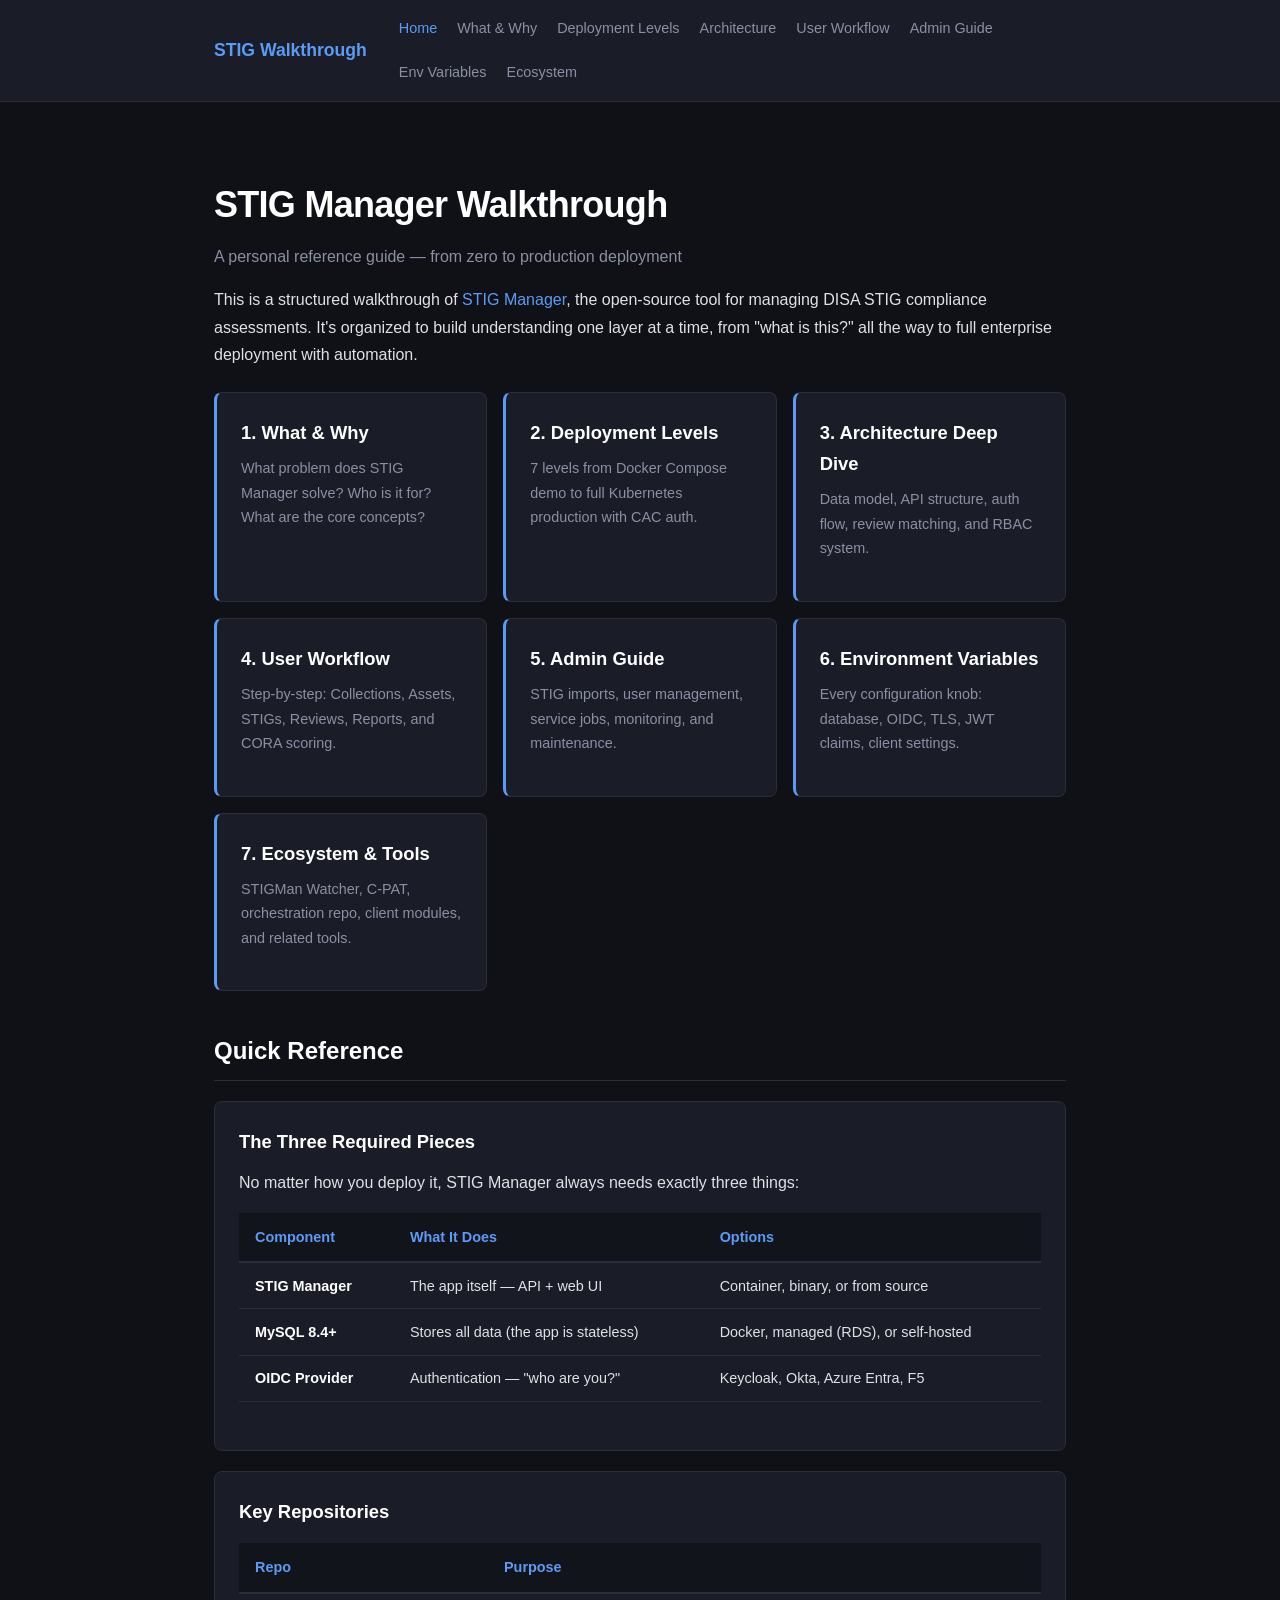
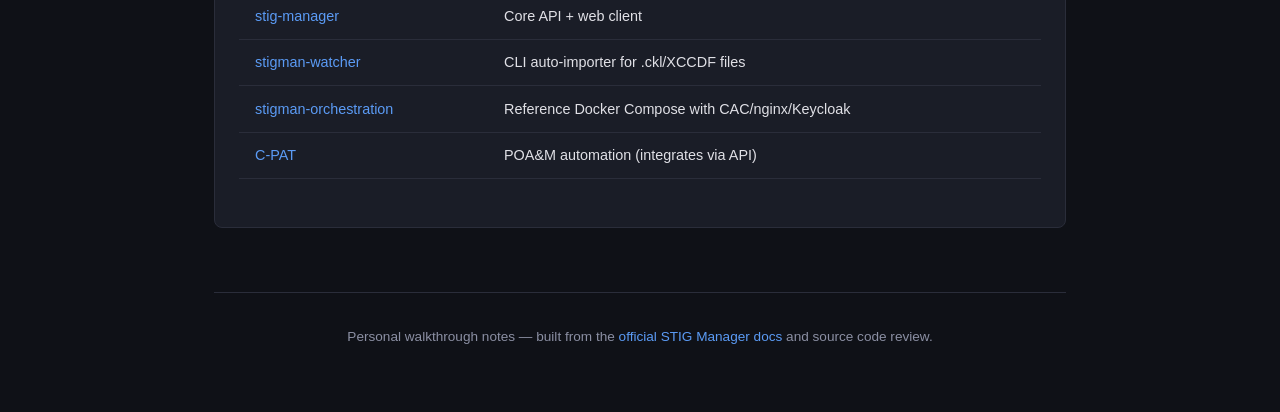
==== index.html @ fa82c9f2 "feat: add STIG Manager walkthrough HTML site 7-page personal reference guide covering: - What & Why " ====
<!DOCTYPE html>
<html lang="en">
<head>
  <meta charset="UTF-8">
  <meta name="viewport" content="width=device-width, initial-scale=1.0">
  <title>STIG Manager Walkthrough</title>
  <link rel="stylesheet" href="css/style.css">
</head>
<body>
  <nav>
    <div class="container">
      <a href="index.html" class="brand">STIG Walkthrough</a>
      <div class="links">
        <a href="index.html" class="active">Home</a>
        <a href="01-what-and-why.html">What &amp; Why</a>
        <a href="02-deployment-levels.html">Deployment Levels</a>
        <a href="03-architecture.html">Architecture</a>
        <a href="04-user-workflow.html">User Workflow</a>
        <a href="05-admin-guide.html">Admin Guide</a>
        <a href="06-environment-vars.html">Env Variables</a>
        <a href="07-ecosystem.html">Ecosystem</a>
      </div>
    </div>
  </nav>

  <div class="container">
    <h1>
      STIG Manager Walkthrough
      <span class="subtitle">A personal reference guide &mdash; from zero to production deployment</span>
    </h1>

    <p>This is a structured walkthrough of <a href="https://github.com/NUWCDIVNPT/stig-manager">STIG Manager</a>, the open-source tool for managing DISA STIG compliance assessments. It's organized to build understanding one layer at a time, from "what is this?" all the way to full enterprise deployment with automation.</p>

    <div class="card-grid">
      <div class="card highlight">
        <a href="01-what-and-why.html">
          <h3>1. What &amp; Why</h3>
          <p>What problem does STIG Manager solve? Who is it for? What are the core concepts?</p>
        </a>
      </div>

      <div class="card highlight">
        <a href="02-deployment-levels.html">
          <h3>2. Deployment Levels</h3>
          <p>7 levels from Docker Compose demo to full Kubernetes production with CAC auth.</p>
        </a>
      </div>

      <div class="card highlight">
        <a href="03-architecture.html">
          <h3>3. Architecture Deep Dive</h3>
          <p>Data model, API structure, auth flow, review matching, and RBAC system.</p>
        </a>
      </div>

      <div class="card highlight">
        <a href="04-user-workflow.html">
          <h3>4. User Workflow</h3>
          <p>Step-by-step: Collections, Assets, STIGs, Reviews, Reports, and CORA scoring.</p>
        </a>
      </div>

      <div class="card highlight">
        <a href="05-admin-guide.html">
          <h3>5. Admin Guide</h3>
          <p>STIG imports, user management, service jobs, monitoring, and maintenance.</p>
        </a>
      </div>

      <div class="card highlight">
        <a href="06-environment-vars.html">
          <h3>6. Environment Variables</h3>
          <p>Every configuration knob: database, OIDC, TLS, JWT claims, client settings.</p>
        </a>
      </div>

      <div class="card highlight">
        <a href="07-ecosystem.html">
          <h3>7. Ecosystem &amp; Tools</h3>
          <p>STIGMan Watcher, C-PAT, orchestration repo, client modules, and related tools.</p>
        </a>
      </div>
    </div>

    <h2>Quick Reference</h2>

    <div class="card">
      <h3>The Three Required Pieces</h3>
      <p>No matter how you deploy it, STIG Manager always needs exactly three things:</p>
      <table>
        <thead>
          <tr><th>Component</th><th>What It Does</th><th>Options</th></tr>
        </thead>
        <tbody>
          <tr>
            <td><strong>STIG Manager</strong></td>
            <td>The app itself &mdash; API + web UI</td>
            <td>Container, binary, or from source</td>
          </tr>
          <tr>
            <td><strong>MySQL 8.4+</strong></td>
            <td>Stores all data (the app is stateless)</td>
            <td>Docker, managed (RDS), or self-hosted</td>
          </tr>
          <tr>
            <td><strong>OIDC Provider</strong></td>
            <td>Authentication &mdash; "who are you?"</td>
            <td>Keycloak, Okta, Azure Entra, F5</td>
          </tr>
        </tbody>
      </table>
    </div>

    <div class="card">
      <h3>Key Repositories</h3>
      <table>
        <thead>
          <tr><th>Repo</th><th>Purpose</th></tr>
        </thead>
        <tbody>
          <tr>
            <td><a href="https://github.com/NUWCDIVNPT/stig-manager">stig-manager</a></td>
            <td>Core API + web client</td>
          </tr>
          <tr>
            <td><a href="https://github.com/NUWCDIVNPT/stigman-watcher">stigman-watcher</a></td>
            <td>CLI auto-importer for .ckl/XCCDF files</td>
          </tr>
          <tr>
            <td><a href="https://github.com/NUWCDIVNPT/stigman-orchestration">stigman-orchestration</a></td>
            <td>Reference Docker Compose with CAC/nginx/Keycloak</td>
          </tr>
          <tr>
            <td><a href="https://github.com/NSWC-Crane/C-PAT">C-PAT</a></td>
            <td>POA&amp;M automation (integrates via API)</td>
          </tr>
        </tbody>
      </table>
    </div>

    <footer>
      Personal walkthrough notes &mdash; built from the <a href="https://stig-manager.readthedocs.io">official STIG Manager docs</a> and source code review.
    </footer>
  </div>
</body>
</html>
---- css/style.css ----
:root {
  --bg: #0f1117;
  --bg-card: #1a1d27;
  --bg-code: #12141c;
  --border: #2a2d3a;
  --text: #e0e0e6;
  --text-muted: #8b8fa3;
  --accent: #5b9bf5;
  --accent-hover: #7db3ff;
  --green: #4ec990;
  --yellow: #e5c07b;
  --red: #e06c75;
  --orange: #d19a66;
  --purple: #c678dd;
}

* { margin: 0; padding: 0; box-sizing: border-box; }

body {
  font-family: 'Inter', -apple-system, BlinkMacSystemFont, 'Segoe UI', sans-serif;
  background: var(--bg);
  color: var(--text);
  line-height: 1.7;
  font-size: 16px;
}

.container {
  max-width: 900px;
  margin: 0 auto;
  padding: 2rem 1.5rem 4rem;
}

/* Navigation */
nav {
  background: var(--bg-card);
  border-bottom: 1px solid var(--border);
  padding: 1rem 0;
  position: sticky;
  top: 0;
  z-index: 100;
  backdrop-filter: blur(12px);
}

nav .container {
  padding-top: 0;
  padding-bottom: 0;
  display: flex;
  align-items: center;
  gap: 2rem;
}

nav .brand {
  font-weight: 700;
  font-size: 1.1rem;
  color: var(--accent);
  text-decoration: none;
  white-space: nowrap;
}

nav .links {
  display: flex;
  gap: 1.25rem;
  flex-wrap: wrap;
}

nav .links a {
  color: var(--text-muted);
  text-decoration: none;
  font-size: 0.9rem;
  transition: color 0.2s;
}

nav .links a:hover,
nav .links a.active {
  color: var(--accent);
}

/* Typography */
h1 {
  font-size: 2.25rem;
  font-weight: 800;
  margin: 2.5rem 0 1rem;
  color: #fff;
  letter-spacing: -0.02em;
}

h1 .subtitle {
  display: block;
  font-size: 1rem;
  font-weight: 400;
  color: var(--text-muted);
  margin-top: 0.5rem;
  letter-spacing: 0;
}

h2 {
  font-size: 1.5rem;
  font-weight: 700;
  margin: 2.5rem 0 1rem;
  color: #fff;
  padding-bottom: 0.5rem;
  border-bottom: 1px solid var(--border);
}

h3 {
  font-size: 1.15rem;
  font-weight: 600;
  margin: 1.75rem 0 0.75rem;
  color: var(--accent);
}

h4 {
  font-size: 1rem;
  font-weight: 600;
  margin: 1.25rem 0 0.5rem;
  color: var(--text);
}

p {
  margin-bottom: 1rem;
  color: var(--text);
}

a {
  color: var(--accent);
  text-decoration: none;
}

a:hover {
  color: var(--accent-hover);
  text-decoration: underline;
}

strong { color: #fff; }

/* Lists */
ul, ol {
  margin: 0 0 1rem 1.5rem;
}

li {
  margin-bottom: 0.4rem;
}

li::marker {
  color: var(--accent);
}

/* Cards */
.card {
  background: var(--bg-card);
  border: 1px solid var(--border);
  border-radius: 8px;
  padding: 1.5rem;
  margin: 1.25rem 0;
}

.card h3 {
  margin-top: 0;
  color: #fff;
}

.card.highlight {
  border-left: 3px solid var(--accent);
}

.card.warning {
  border-left: 3px solid var(--yellow);
}

.card.success {
  border-left: 3px solid var(--green);
}

.card.danger {
  border-left: 3px solid var(--red);
}

/* Level cards for deployment */
.level-card {
  background: var(--bg-card);
  border: 1px solid var(--border);
  border-radius: 8px;
  padding: 1.75rem;
  margin: 1.5rem 0;
  position: relative;
}

.level-card .level-badge {
  display: inline-block;
  background: var(--accent);
  color: #fff;
  font-size: 0.75rem;
  font-weight: 700;
  padding: 0.2rem 0.6rem;
  border-radius: 4px;
  margin-bottom: 0.75rem;
  text-transform: uppercase;
  letter-spacing: 0.05em;
}

.level-card .level-badge.beginner { background: var(--green); }
.level-card .level-badge.intermediate { background: var(--yellow); color: #1a1d27; }
.level-card .level-badge.advanced { background: var(--orange); }
.level-card .level-badge.expert { background: var(--red); }

.level-card h3 {
  color: #fff;
  margin-top: 0.25rem;
}

.level-card .audience {
  color: var(--text-muted);
  font-size: 0.9rem;
  font-style: italic;
  margin-bottom: 1rem;
}

/* Tables */
table {
  width: 100%;
  border-collapse: collapse;
  margin: 1rem 0 1.5rem;
  font-size: 0.9rem;
}

th {
  background: var(--bg-code);
  color: var(--accent);
  text-align: left;
  padding: 0.75rem 1rem;
  font-weight: 600;
  border-bottom: 2px solid var(--border);
  white-space: nowrap;
}

td {
  padding: 0.65rem 1rem;
  border-bottom: 1px solid var(--border);
  vertical-align: top;
}

tr:hover td {
  background: rgba(91, 155, 245, 0.04);
}

/* Code */
code {
  background: var(--bg-code);
  color: var(--green);
  padding: 0.15em 0.4em;
  border-radius: 4px;
  font-family: 'JetBrains Mono', 'Fira Code', 'Consolas', monospace;
  font-size: 0.88em;
}

pre {
  background: var(--bg-code);
  border: 1px solid var(--border);
  border-radius: 8px;
  padding: 1.25rem;
  overflow-x: auto;
  margin: 1rem 0 1.5rem;
  line-height: 1.5;
}

pre code {
  background: none;
  padding: 0;
  color: var(--text);
  font-size: 0.85rem;
}

/* Diagram (ASCII art) */
.diagram {
  background: var(--bg-code);
  border: 1px solid var(--border);
  border-radius: 8px;
  padding: 1.5rem;
  margin: 1.25rem 0;
  text-align: center;
  font-family: 'JetBrains Mono', 'Fira Code', monospace;
  font-size: 0.85rem;
  line-height: 1.4;
  color: var(--accent);
  overflow-x: auto;
  white-space: pre;
}

/* Tags / Badges */
.tag {
  display: inline-block;
  font-size: 0.75rem;
  font-weight: 600;
  padding: 0.2rem 0.5rem;
  border-radius: 4px;
  margin-right: 0.3rem;
}

.tag-required { background: rgba(224, 108, 117, 0.15); color: var(--red); }
.tag-optional { background: rgba(78, 201, 144, 0.15); color: var(--green); }
.tag-default  { background: rgba(91, 155, 245, 0.15); color: var(--accent); }

/* Grid for index page */
.card-grid {
  display: grid;
  grid-template-columns: repeat(auto-fit, minmax(260px, 1fr));
  gap: 1rem;
  margin: 1.5rem 0;
}

.card-grid .card {
  margin: 0;
  transition: border-color 0.2s, transform 0.15s;
}

.card-grid .card:hover {
  border-color: var(--accent);
  transform: translateY(-2px);
}

.card-grid .card a {
  text-decoration: none;
}

.card-grid .card h3 {
  margin-bottom: 0.5rem;
}

.card-grid .card p {
  color: var(--text-muted);
  font-size: 0.9rem;
}

/* Footer */
footer {
  margin-top: 4rem;
  padding-top: 2rem;
  border-top: 1px solid var(--border);
  color: var(--text-muted);
  font-size: 0.85rem;
  text-align: center;
}

/* Responsive */
@media (max-width: 640px) {
  h1 { font-size: 1.75rem; }
  h2 { font-size: 1.25rem; }
  .container { padding: 1rem; }
  nav .container { flex-direction: column; gap: 0.75rem; }
  table { font-size: 0.8rem; }
  th, td { padding: 0.5rem; }
}
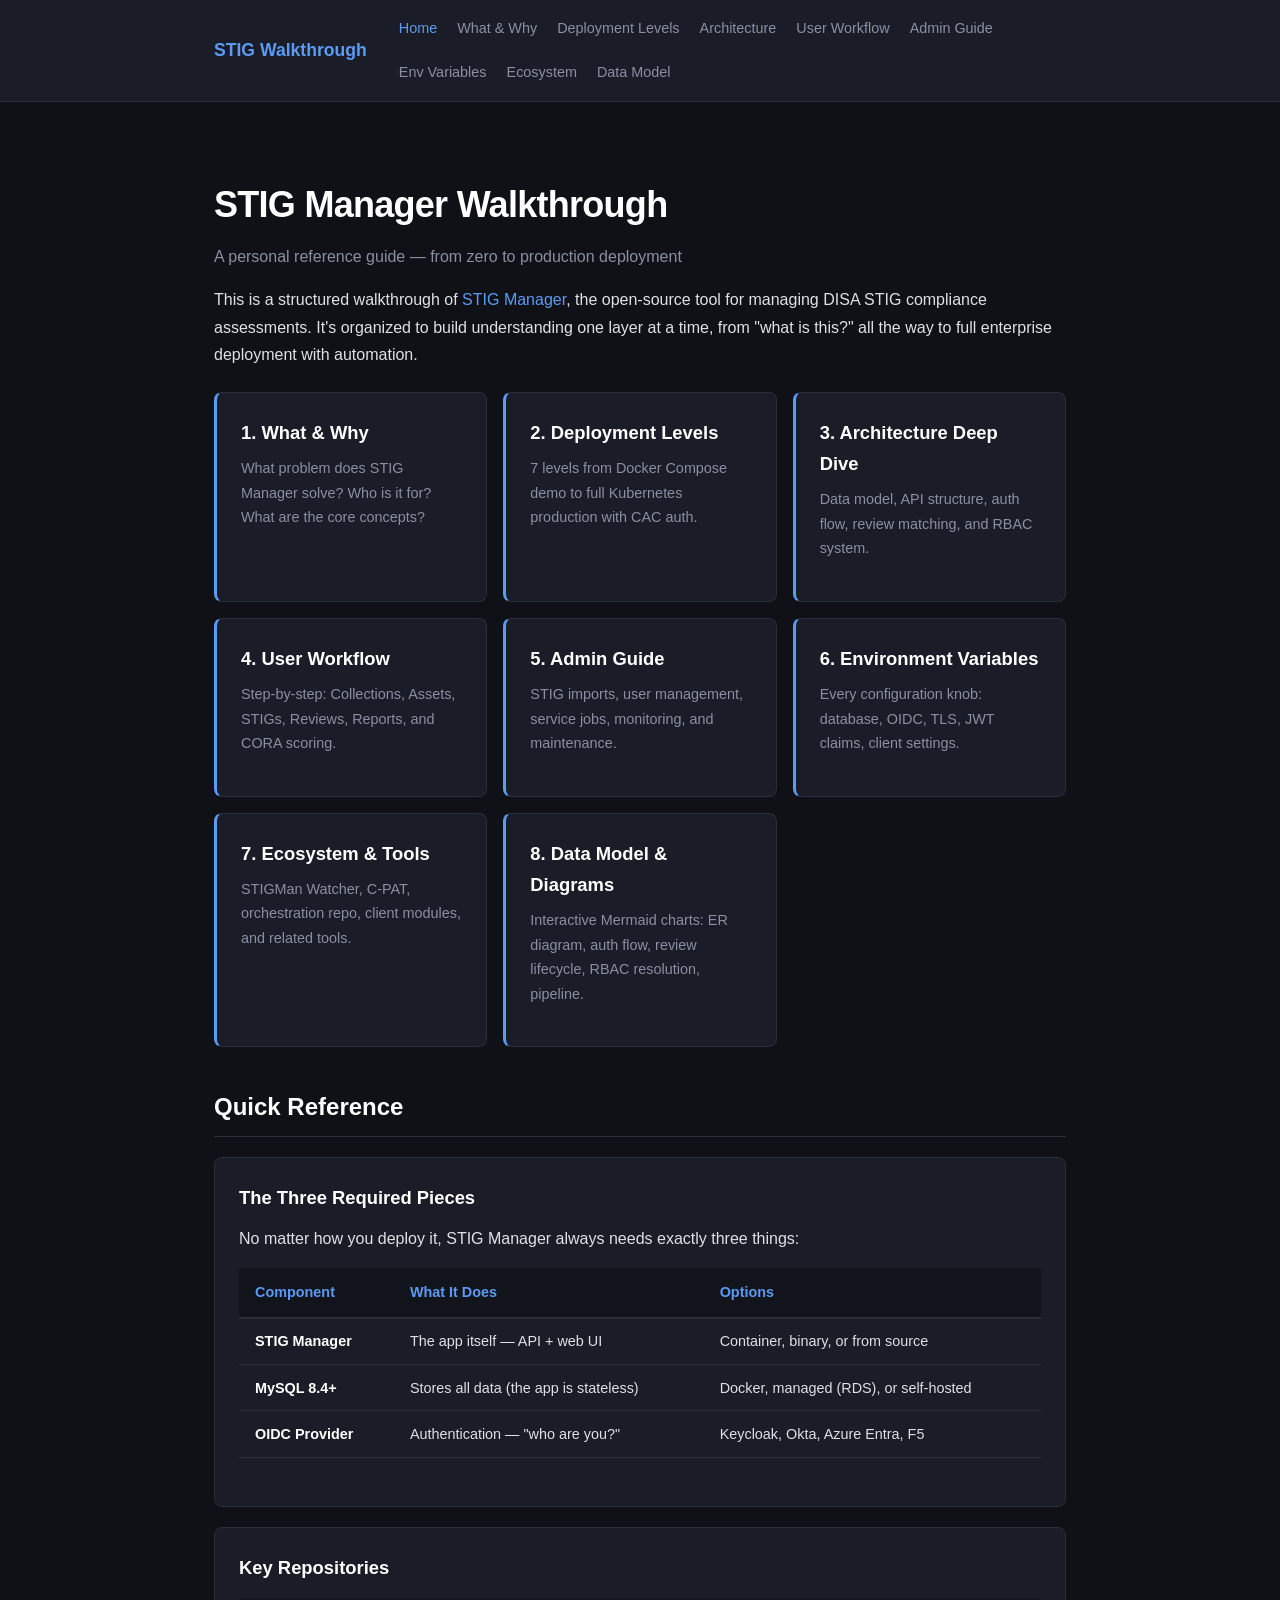
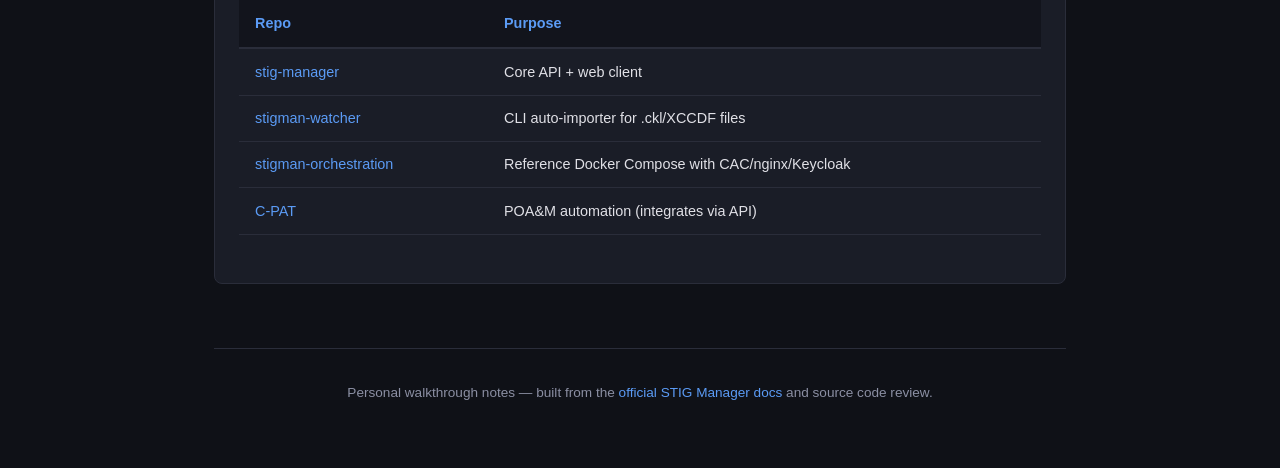
==== commit 2d23c04f: "feat: add Mermaid data model page, fix architecture diagram - New page 08-data-model.html with 6 int" ====
--- a/index.html
+++ b/index.html
@@ -19,6 +19,7 @@
         <a href="05-admin-guide.html">Admin Guide</a>
         <a href="06-environment-vars.html">Env Variables</a>
         <a href="07-ecosystem.html">Ecosystem</a>
+        <a href="08-data-model.html">Data Model</a>
       </div>
     </div>
   </nav>
@@ -78,6 +79,13 @@
         <a href="07-ecosystem.html">
           <h3>7. Ecosystem &amp; Tools</h3>
           <p>STIGMan Watcher, C-PAT, orchestration repo, client modules, and related tools.</p>
+        </a>
+      </div>
+
+      <div class="card highlight">
+        <a href="08-data-model.html">
+          <h3>8. Data Model &amp; Diagrams</h3>
+          <p>Interactive Mermaid charts: ER diagram, auth flow, review lifecycle, RBAC resolution, pipeline.</p>
         </a>
       </div>
     </div>
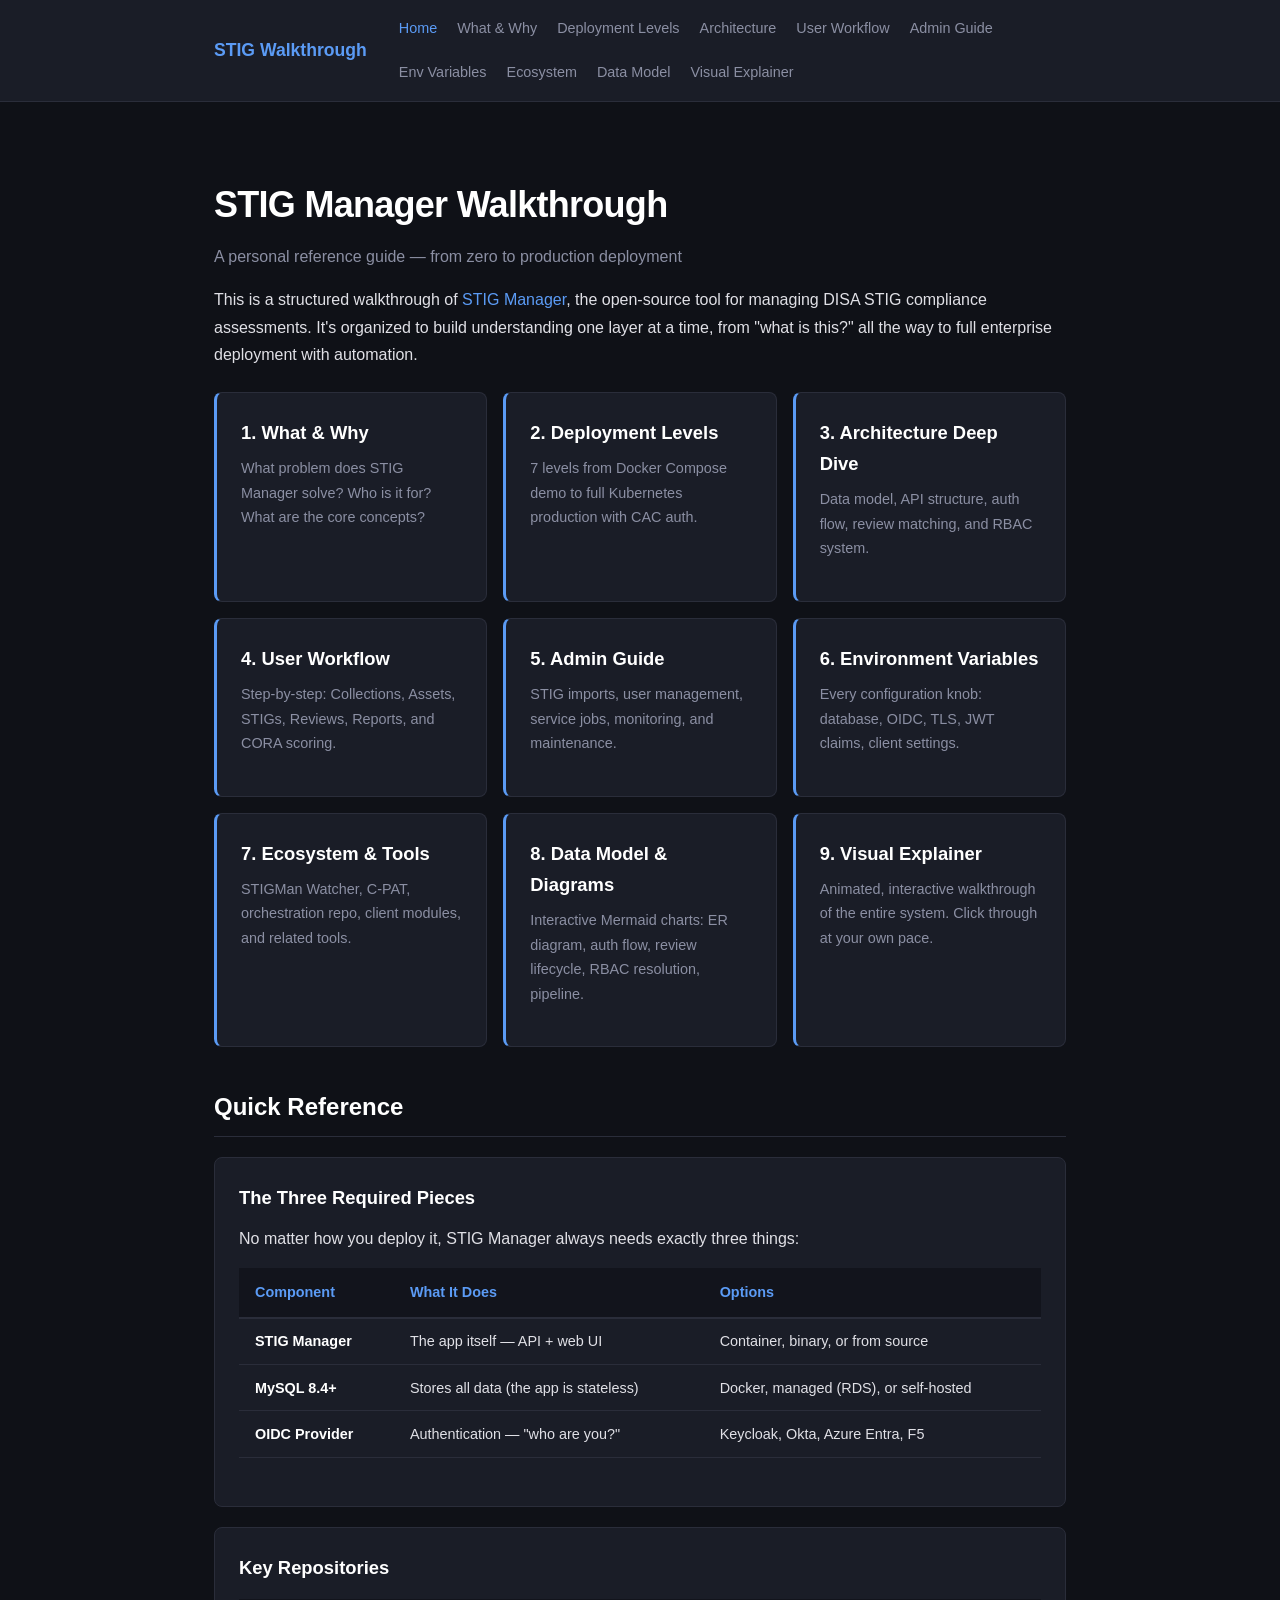
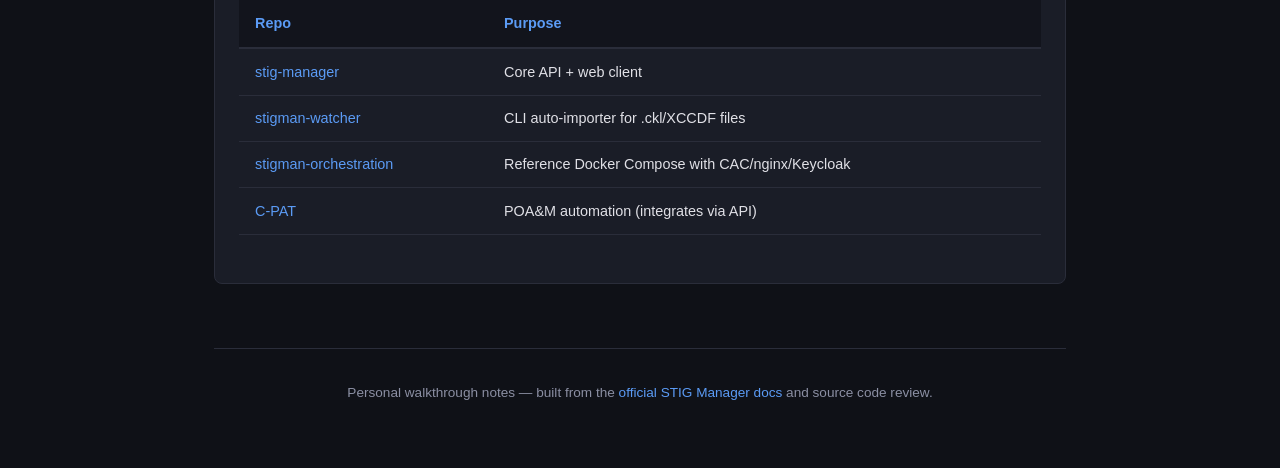
==== commit 41eaa71c: "feat: add interactive visual explainer page 6 animated scenes that walk through the entire system: -" ====
--- a/index.html
+++ b/index.html
@@ -20,6 +20,7 @@
         <a href="06-environment-vars.html">Env Variables</a>
         <a href="07-ecosystem.html">Ecosystem</a>
         <a href="08-data-model.html">Data Model</a>
+        <a href="09-visual-explainer.html">Visual Explainer</a>
       </div>
     </div>
   </nav>
@@ -88,6 +89,13 @@
           <p>Interactive Mermaid charts: ER diagram, auth flow, review lifecycle, RBAC resolution, pipeline.</p>
         </a>
       </div>
+
+      <div class="card highlight">
+        <a href="09-visual-explainer.html">
+          <h3>9. Visual Explainer</h3>
+          <p>Animated, interactive walkthrough of the entire system. Click through at your own pace.</p>
+        </a>
+      </div>
     </div>
 
     <h2>Quick Reference</h2>
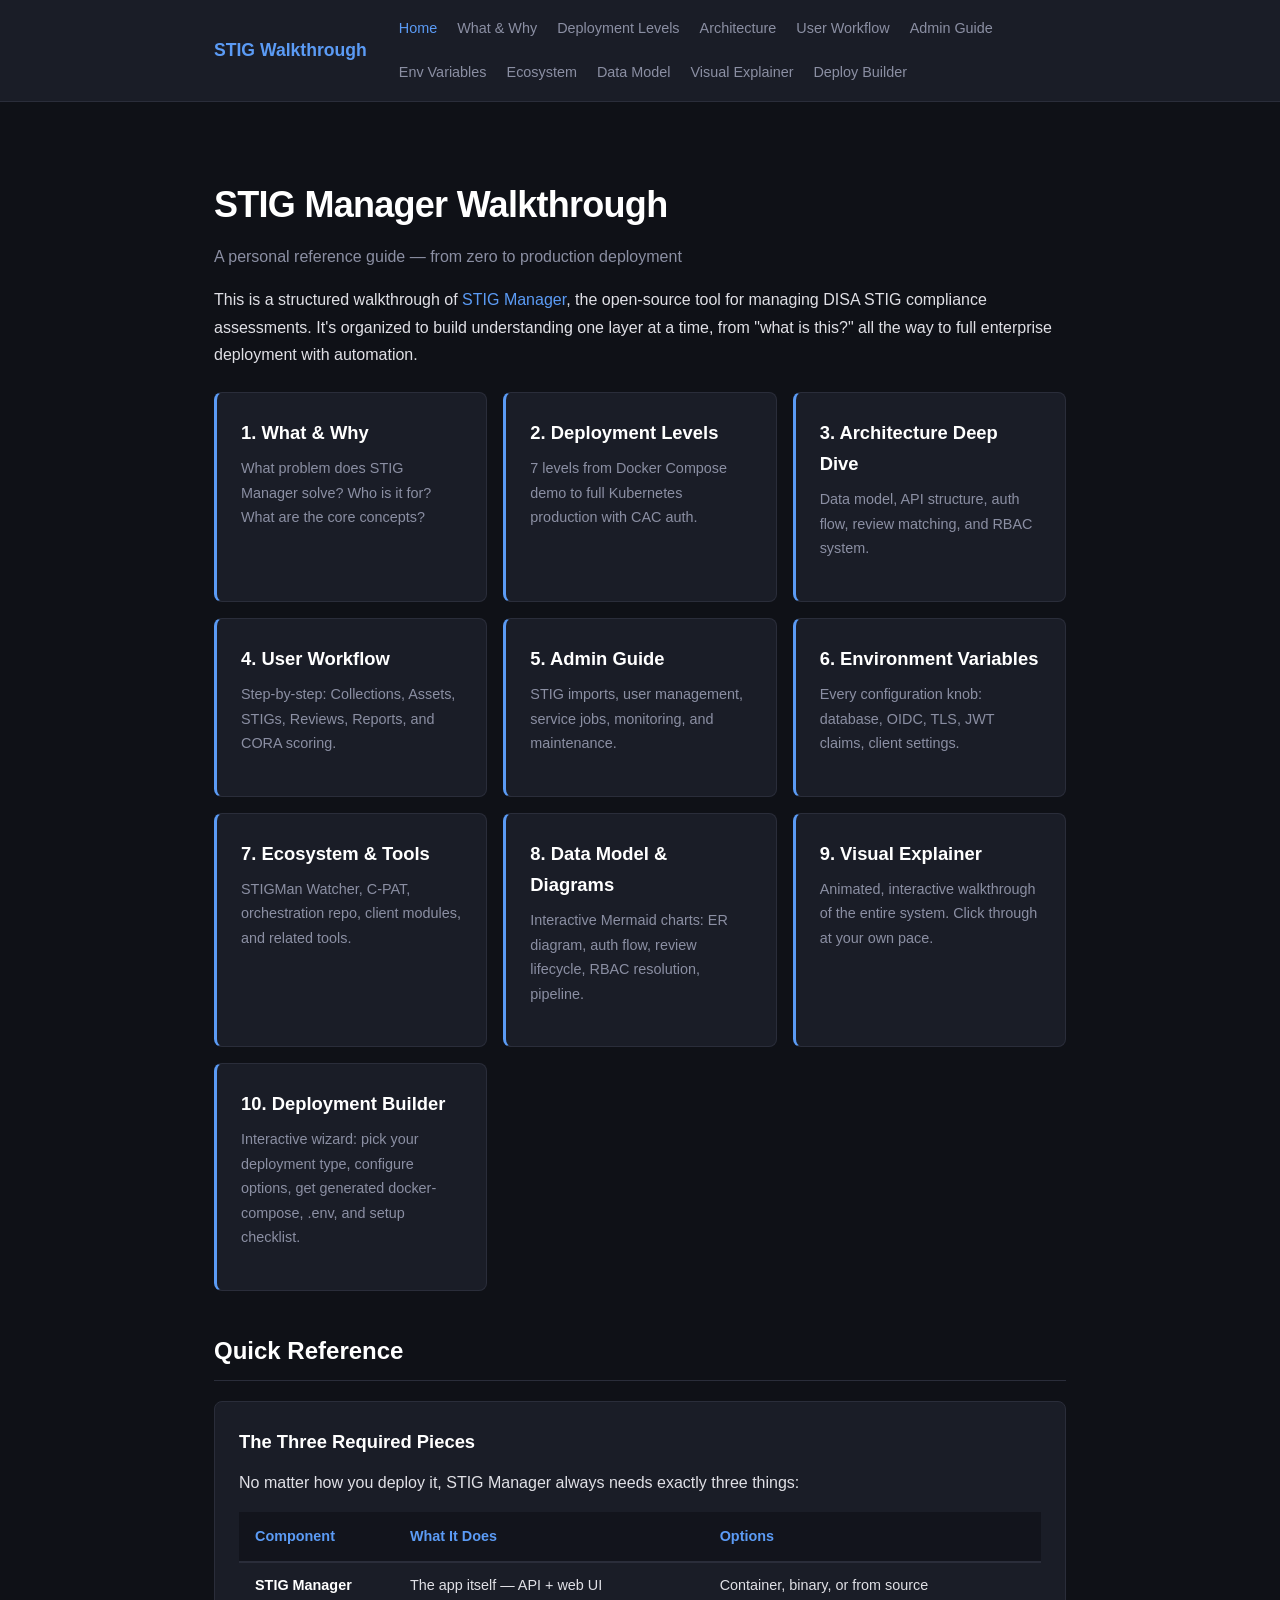
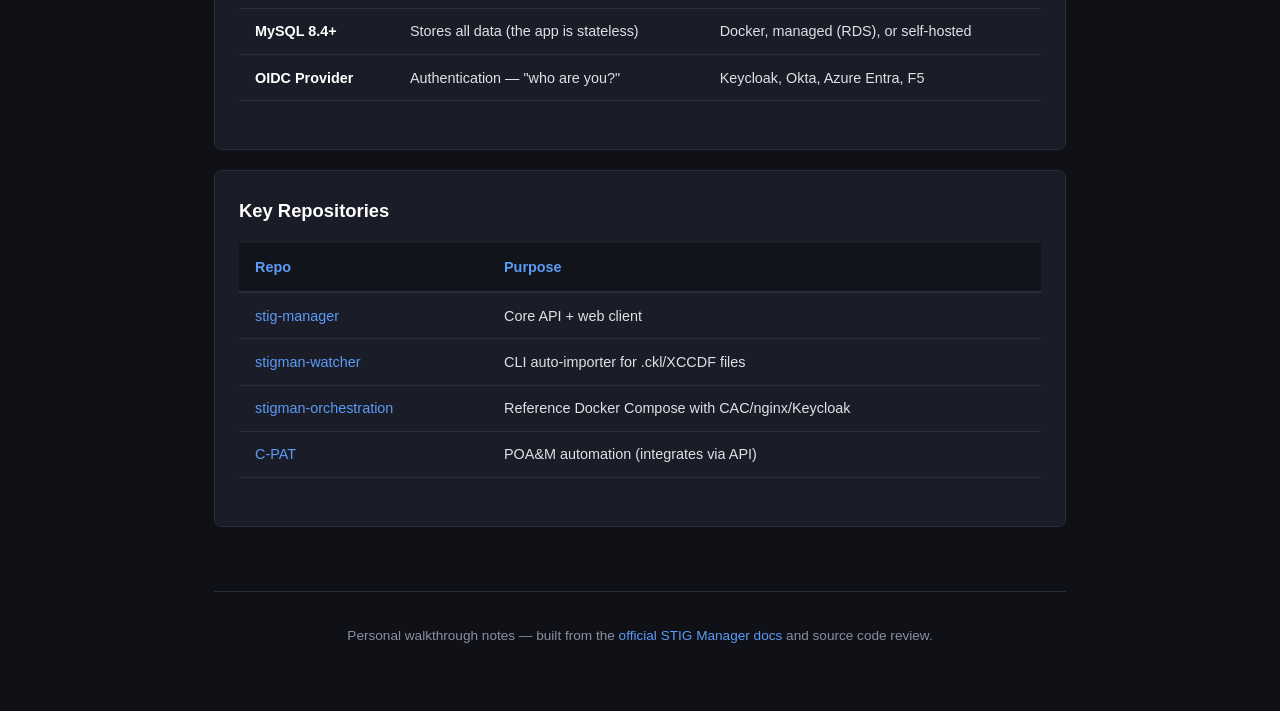
==== commit ba6e83b5: "feat: add interactive deployment builder wizard 5-step wizard that generates deployment configs base" ====
--- a/index.html
+++ b/index.html
@@ -21,6 +21,7 @@
         <a href="07-ecosystem.html">Ecosystem</a>
         <a href="08-data-model.html">Data Model</a>
         <a href="09-visual-explainer.html">Visual Explainer</a>
+        <a href="10-deployment-builder.html">Deploy Builder</a>
       </div>
     </div>
   </nav>
@@ -96,6 +97,13 @@
           <p>Animated, interactive walkthrough of the entire system. Click through at your own pace.</p>
         </a>
       </div>
+
+      <div class="card highlight">
+        <a href="10-deployment-builder.html">
+          <h3>10. Deployment Builder</h3>
+          <p>Interactive wizard: pick your deployment type, configure options, get generated docker-compose, .env, and setup checklist.</p>
+        </a>
+      </div>
     </div>
 
     <h2>Quick Reference</h2>
